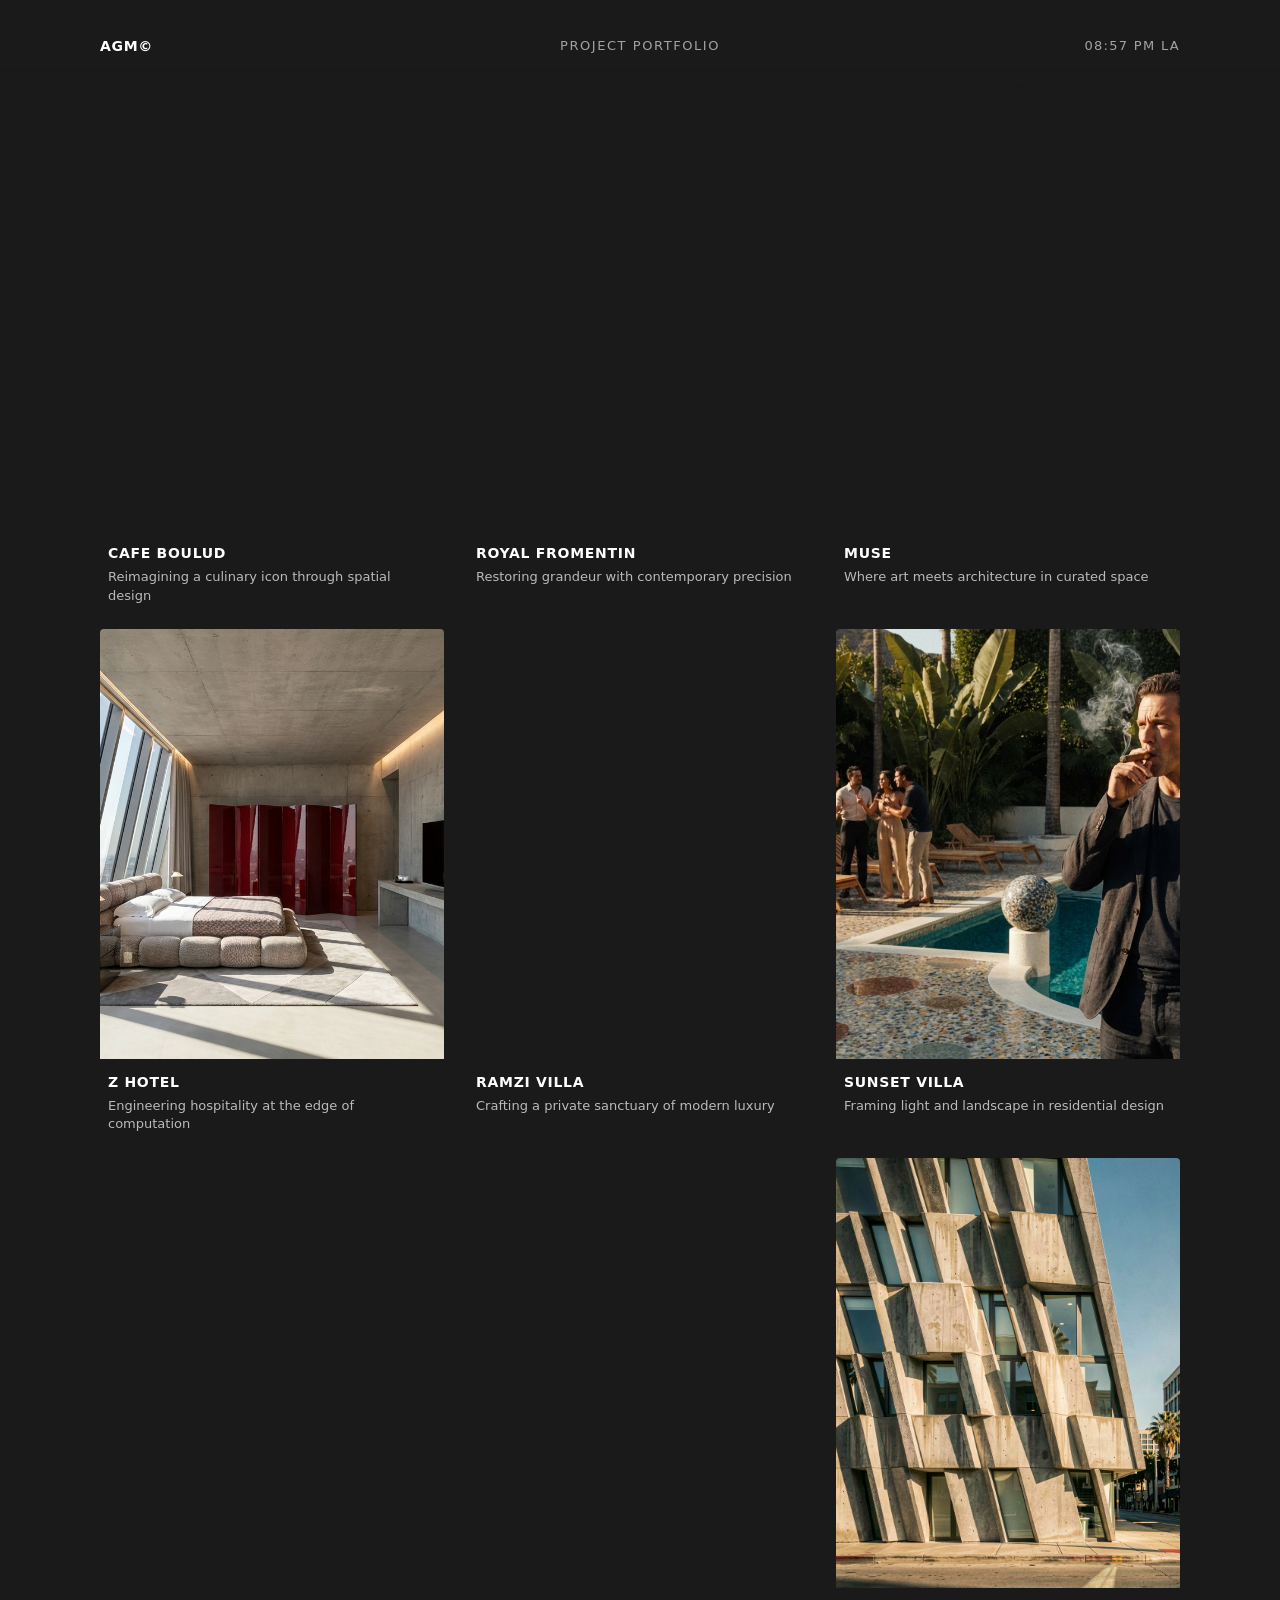
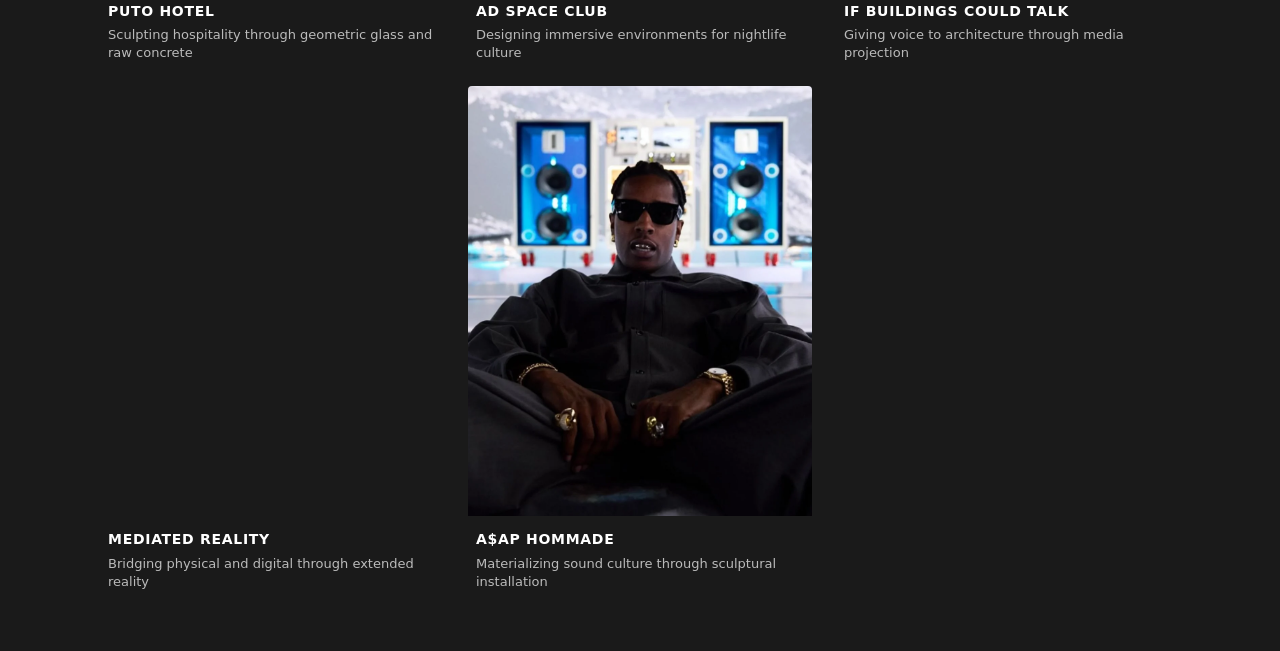
==== index.html @ 997775b9 "Initial commit: AGM Portfolio for iPad" ====
<!DOCTYPE html>
<html lang="en">
<head>
  <meta charset="UTF-8">
  <meta name="viewport" content="width=device-width, initial-scale=1.0, user-scalable=no">
  <meta name="apple-mobile-web-app-capable" content="yes">
  <meta name="apple-mobile-web-app-status-bar-style" content="black-translucent">
  <meta name="apple-mobile-web-app-title" content="AGM Portfolio">

  <title>Atelier Galileo Morandi — Portfolio for iPad</title>
  <meta name="description" content="Atelier Galileo Morandi — Design Studio Portfolio for iPad presentations">

  <link rel="manifest" href="manifest.json">
  <link rel="apple-touch-icon" href="icon-192.png">
  <link rel="stylesheet" href="css/styles-ipad.css">
</head>
<body>

  <!-- Navigation -->
  <nav class="nav">
    <div class="nav__inner">
      <a href="index.html" class="nav__logo">AGM&copy;</a>
      <span class="nav__title">PROJECT PORTFOLIO</span>
      <span class="nav__clock" id="clock"></span>
    </div>
  </nav>

  <!-- Projects Grid -->
  <main class="projects">
    <div class="projects__grid" id="projectsGrid"></div>
  </main>

  <script src="data-ipad.js"></script>
  <script src="js/main.js"></script>
</body>
</html>
---- css/styles-ipad.css ----
/* ==========================================================================
   styles-ipad.css — AGM Portfolio for iPad Pro
   Optimized for landscape presentation mode (1200-1400px width)
   ========================================================================== */

/* 1. Font Face
   ========================================================================== */

@font-face {
  font-family: 'Satoshi';
  src: url('../../tools/fonts/Satoshi-Variable.woff2') format('woff2');
  font-weight: 300 900;
  font-style: normal;
  font-display: swap;
}

/* 2. Custom Properties
   ========================================================================== */

:root {
  --bg: #1A1A1A;
  --text-primary: #FFFFFF;
  --text-secondary: rgba(255, 255, 255, 0.6);
  --text-body: rgba(255, 255, 255, 0.85);
  --divider: rgba(255, 255, 255, 0.1);

  --font: 'Satoshi', 'Inter', system-ui, sans-serif;
  --serif: 'Playfair Display', 'Times New Roman', Georgia, serif;

  /* iPad-optimized spacing */
  --pad-horizontal: 100px;
  --gallery-pad: 120px;
  --gap: 40px;

  /* Touch targets */
  --touch-min: 44px;
}

/* 3. Reset / Base
   ========================================================================== */

*, *::before, *::after {
  margin: 0;
  padding: 0;
  box-sizing: border-box;
}

html {
  scroll-behavior: smooth;
  -webkit-text-size-adjust: 100%;
}

body {
  font-family: var(--font);
  font-weight: 400;
  font-size: 16px;
  line-height: 1.6;
  background: var(--bg);
  color: var(--text-primary);
  -webkit-font-smoothing: antialiased;
  -moz-osx-font-smoothing: grayscale;
  overflow-x: hidden;
  /* Disable text selection for presentation mode */
  -webkit-user-select: none;
  user-select: none;
  /* Disable tap highlight */
  -webkit-tap-highlight-color: transparent;
}

img {
  display: block;
  max-width: 100%;
  height: auto;
  object-fit: cover;
  /* Allow pinch-zoom on images */
  touch-action: pinch-zoom;
}

a, button {
  color: inherit;
  text-decoration: none;
  cursor: pointer;
  /* Ensure touch targets are at least 44x44px */
  min-height: var(--touch-min);
  display: inline-flex;
  align-items: center;
  justify-content: center;
}

button {
  font: inherit;
  background: none;
  border: none;
}

/* 4. Navigation
   ========================================================================== */

.nav {
  position: fixed;
  top: 0;
  left: 0;
  right: 0;
  z-index: 100;
  padding: 24px 0;
  background: linear-gradient(180deg, var(--bg) 70%, transparent);
}

.nav__inner {
  display: flex;
  align-items: center;
  justify-content: space-between;
  padding: 0 var(--pad-horizontal);
}

.nav__logo {
  font-size: 14px;
  font-weight: 700;
  text-transform: uppercase;
  letter-spacing: 0.05em;
}

.nav__title {
  position: absolute;
  left: 50%;
  transform: translateX(-50%);
  font-size: 13px;
  font-weight: 400;
  text-transform: uppercase;
  letter-spacing: 0.12em;
  color: var(--text-secondary);
}

.nav__clock {
  font-size: 13px;
  font-weight: 400;
  text-transform: uppercase;
  letter-spacing: 0.1em;
  color: var(--text-secondary);
}

.nav__back {
  gap: 8px;
  font-size: 12px;
  font-weight: 400;
  text-transform: uppercase;
  letter-spacing: 0.1em;
  color: var(--text-secondary);
  padding: 8px 16px;
  border-radius: 4px;
  transition: background 0.2s ease, color 0.2s ease;
}

.nav__back:active {
  background: rgba(255, 255, 255, 0.1);
  color: var(--text-primary);
}

.nav__back svg {
  width: 20px;
  height: 20px;
}

/* 5. Projects Grid (Homepage)
   ========================================================================== */

.projects {
  padding-top: 100px;
  padding-bottom: 60px;
}

.projects__grid {
  display: grid;
  grid-template-columns: repeat(3, 1fr);
  gap: 24px;
  padding: 0 var(--pad-horizontal);
}

.project-card {
  display: block;
  transition: transform 0.2s ease;
  border-radius: 4px;
  overflow: hidden;
}

.project-card:active {
  transform: scale(0.98);
}

.project-card__image {
  width: 100%;
  aspect-ratio: 4 / 5;
  background: #222;
  object-fit: cover;
}

.project-card__name {
  font-size: 14px;
  font-weight: 700;
  text-transform: uppercase;
  letter-spacing: 0.05em;
  margin-top: 12px;
  padding: 0 8px;
}

.project-card__tagline {
  font-size: 13px;
  font-weight: 400;
  color: rgba(255, 255, 255, 0.7);
  margin-top: 4px;
  line-height: 1.4;
  padding: 0 8px;
}

/* 6. Project Detail Page
   ========================================================================== */

.project {
  padding-top: 100px;
}

/* Hero */
.project__hero {
  padding: 0 var(--pad-horizontal);
  padding-bottom: 40px;
}

.project__title {
  font-family: var(--serif);
  font-size: 96px;
  font-weight: 400;
  line-height: 1.05;
  letter-spacing: -0.01em;
}

.project__subtitle {
  font-size: 17px;
  font-weight: 400;
  color: #999999;
  margin-top: 12px;
  line-height: 1.5;
}

/* Hero Image */
.project__hero-image {
  width: calc(100% - 360px);
  margin: 0 auto 80px;
  background: #222;
}

.project__hero-image img {
  display: block;
  width: 100%;
  height: auto;
}

/* Metadata */
.project__meta {
  display: flex;
  gap: 80px;
  padding: 0 var(--pad-horizontal);
  padding-bottom: 80px;
}

.project__meta-left {
  flex: 0 0 40%;
  display: flex;
  flex-direction: column;
  gap: 40px;
}

.project__meta-right {
  flex: 1;
}

.project__label {
  display: block;
  font-size: 11px;
  font-weight: 400;
  text-transform: uppercase;
  letter-spacing: 0.1em;
  color: #666666;
  margin-bottom: 8px;
}

.project__meta-value {
  display: block;
  font-size: 16px;
  font-weight: 400;
  line-height: 1.6;
  color: var(--text-primary);
}

.project__info {
  font-size: 16px;
  font-weight: 400;
  line-height: 1.7;
  color: #CCCCCC;
}

/* Gallery */
.project__gallery {
  display: grid;
  grid-template-columns: 1fr 1fr;
  gap: var(--gap);
  padding: 0 var(--gallery-pad);
  margin-bottom: 80px;
}

.project__gallery-item {
  /* Allow tap to view full-screen (future enhancement) */
  cursor: pointer;
}

.project__gallery-item img {
  display: block;
  max-width: 100%;
  max-height: 70vh;
  width: auto;
  height: auto;
  margin: 0 auto;
}

/* Portrait images: constrain width to prevent oversizing */
.project__gallery-item--portrait img {
  max-width: 85%;
}

.project__gallery-item--wide {
  grid-column: 1 / -1;
}

.project__gallery-item--wide img {
  max-width: 100%;
  max-height: 65vh;
}

/* Navigation between projects */
.project__nav {
  display: flex;
  justify-content: space-between;
  gap: 24px;
  padding: 0 var(--pad-horizontal);
  padding-bottom: 60px;
  border-top: 1px solid var(--divider);
  padding-top: 40px;
  margin-top: 40px;
}

.project__nav-btn {
  flex: 1;
  display: flex;
  flex-direction: column;
  align-items: flex-start;
  gap: 8px;
  padding: 20px;
  border-radius: 8px;
  background: rgba(255, 255, 255, 0.03);
  transition: background 0.2s ease;
  min-height: 80px;
}

.project__nav-btn--next {
  align-items: flex-end;
}

.project__nav-btn:active {
  background: rgba(255, 255, 255, 0.08);
}

.project__nav-btn span:first-child {
  font-size: 12px;
  font-weight: 400;
  text-transform: uppercase;
  letter-spacing: 0.1em;
  color: var(--text-secondary);
}

.project__nav-name {
  font-size: 16px;
  font-weight: 700;
  text-transform: uppercase;
  letter-spacing: 0.03em;
  color: var(--text-primary);
}

/* 7. Utilities
   ========================================================================== */

.hidden {
  display: none !important;
}

/* 8. Loading State
   ========================================================================== */

@keyframes fadeIn {
  from {
    opacity: 0;
  }
  to {
    opacity: 1;
  }
}

.fade-in {
  animation: fadeIn 0.3s ease;
}

/* 9. Presentation Mode Enhancements
   ========================================================================== */

/* Optional: Add a subtle fade when scrolling */
body.scrolling .nav {
  opacity: 0.95;
}

/* Smooth image loading */
img {
  opacity: 0;
  transition: opacity 0.3s ease;
}

img.loaded {
  opacity: 1;
}
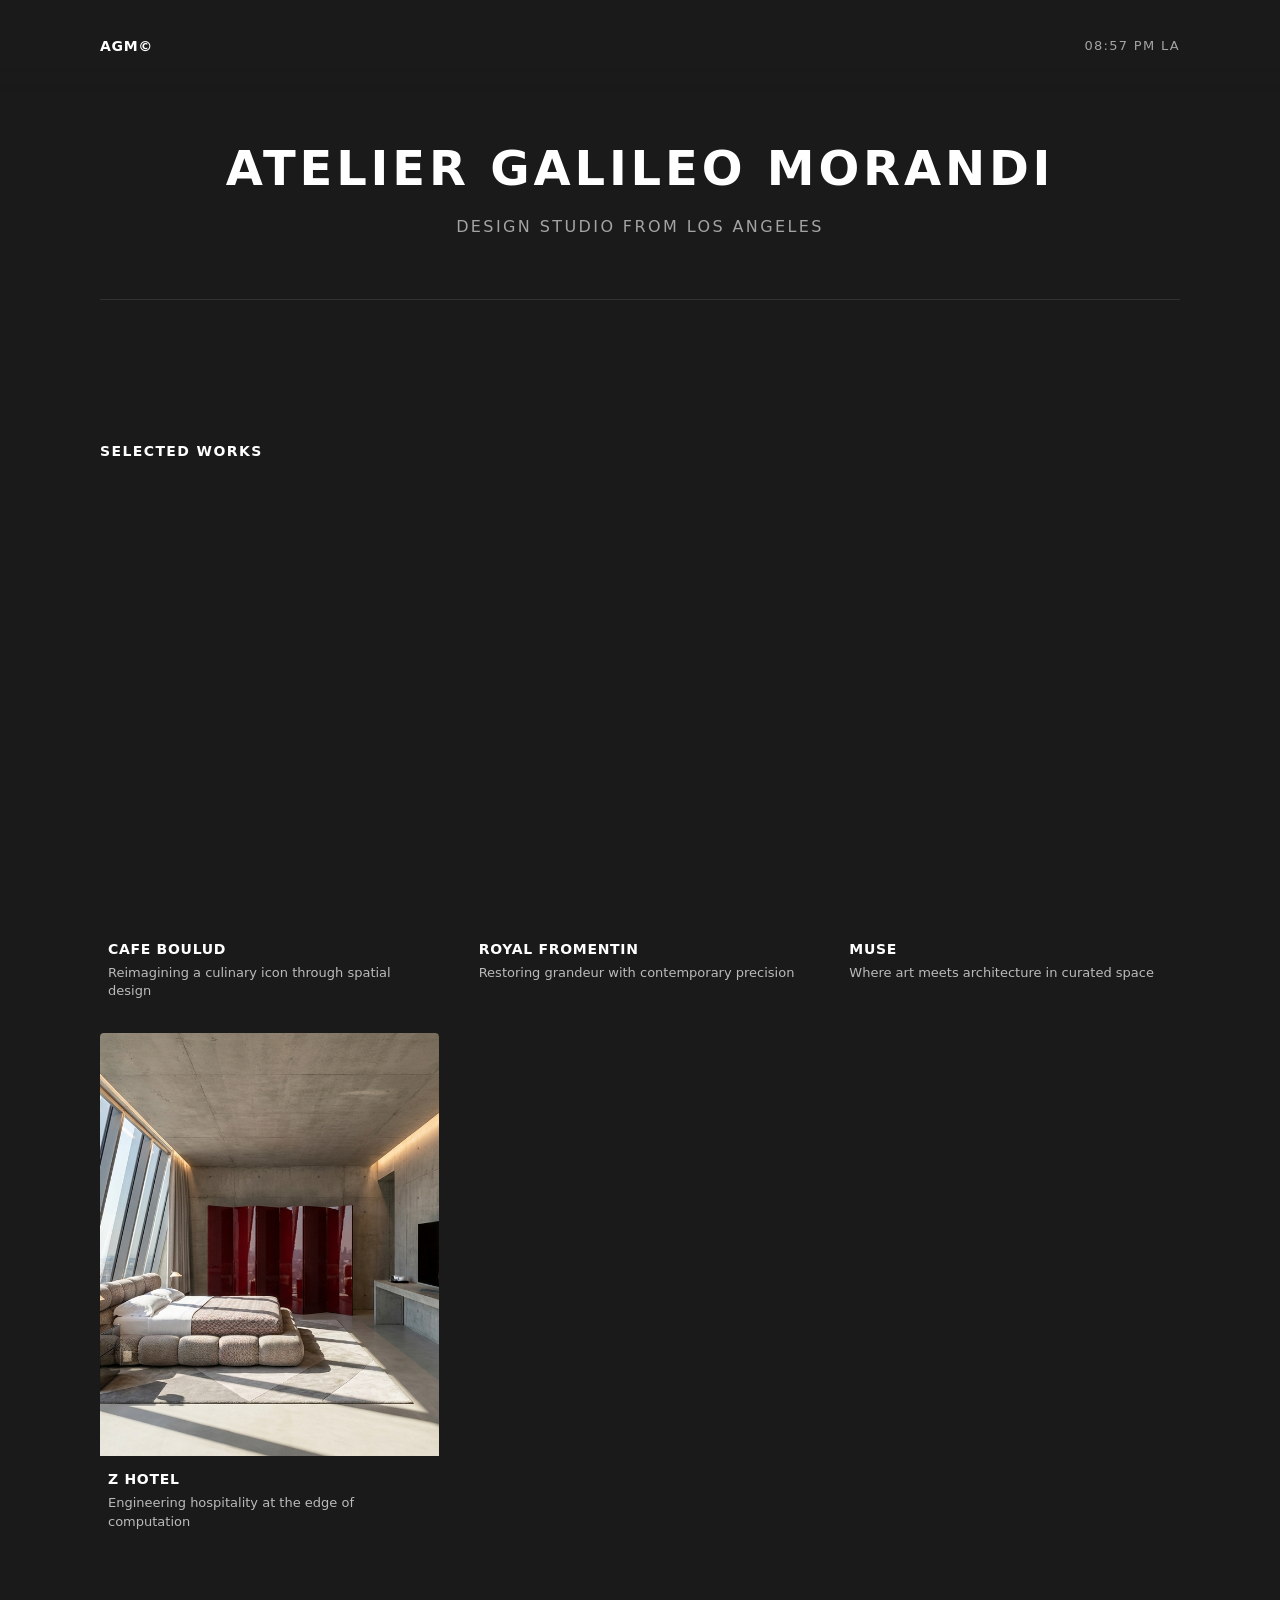
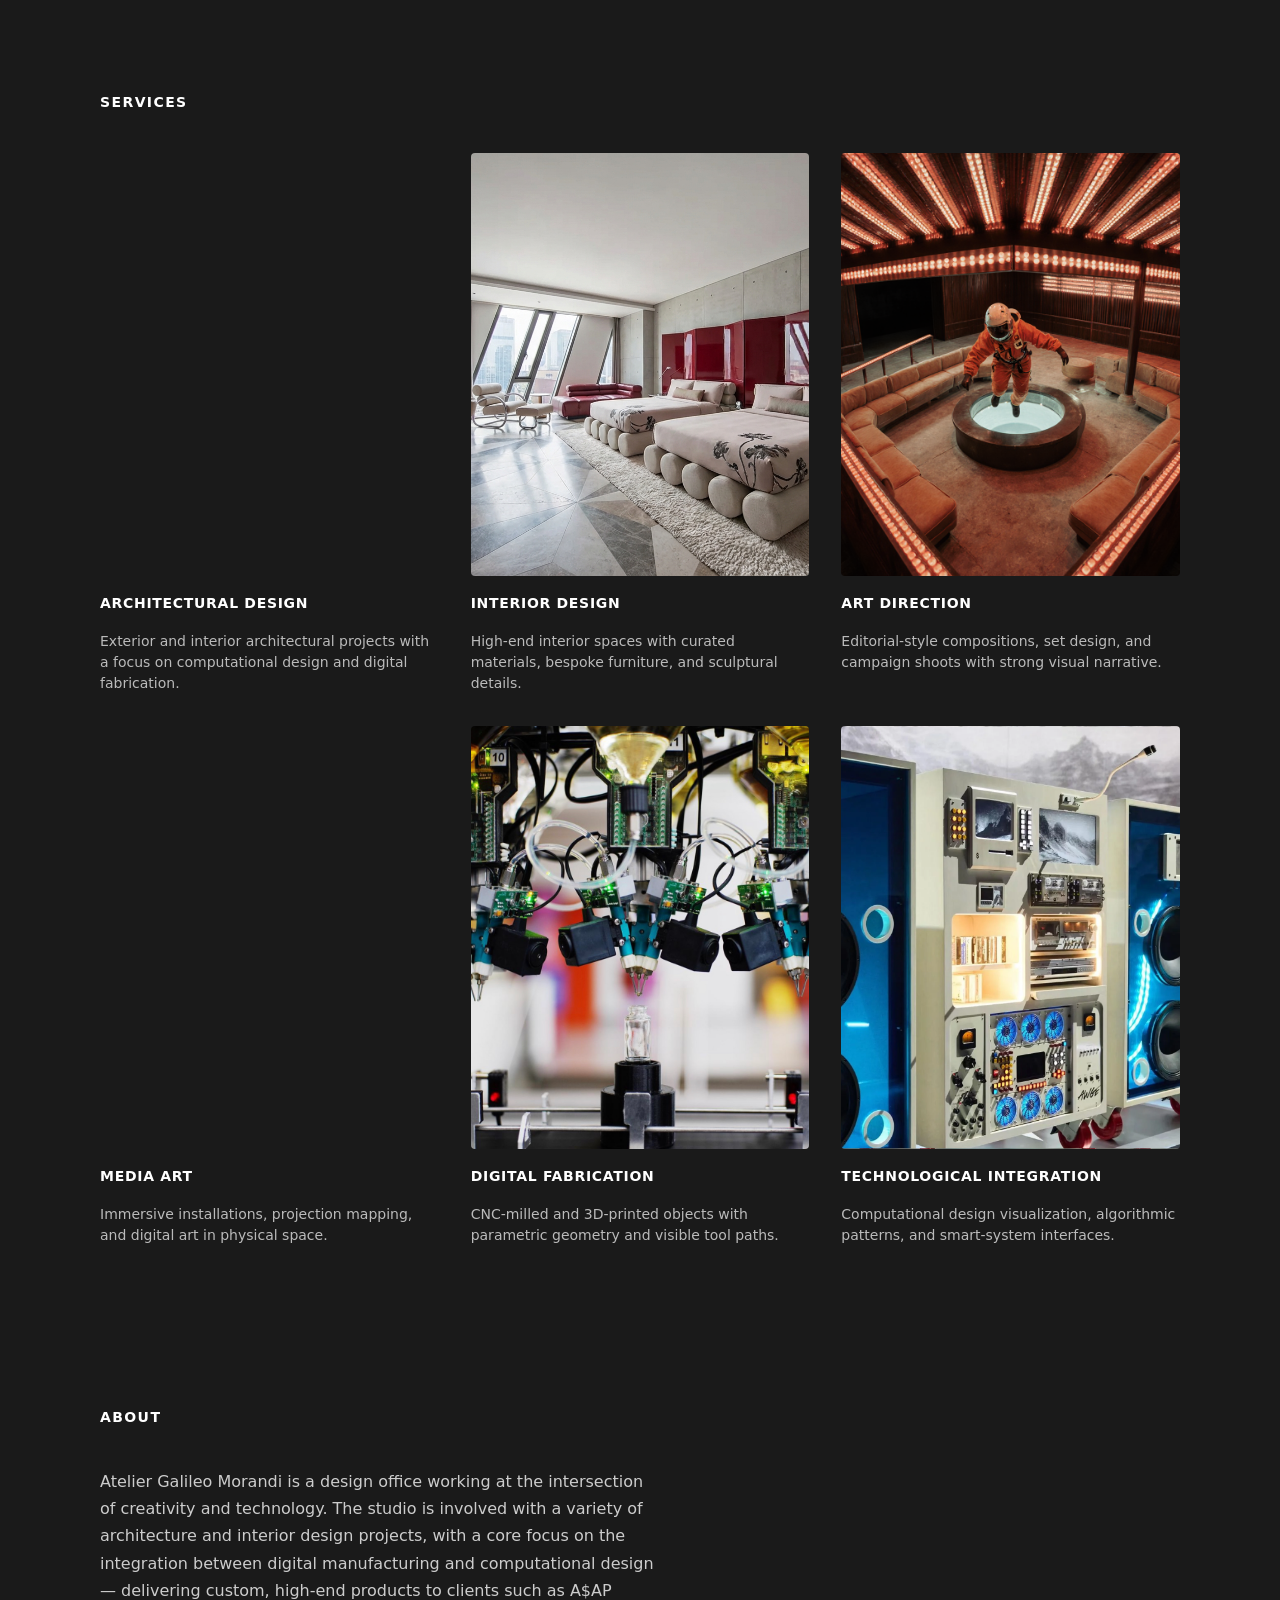
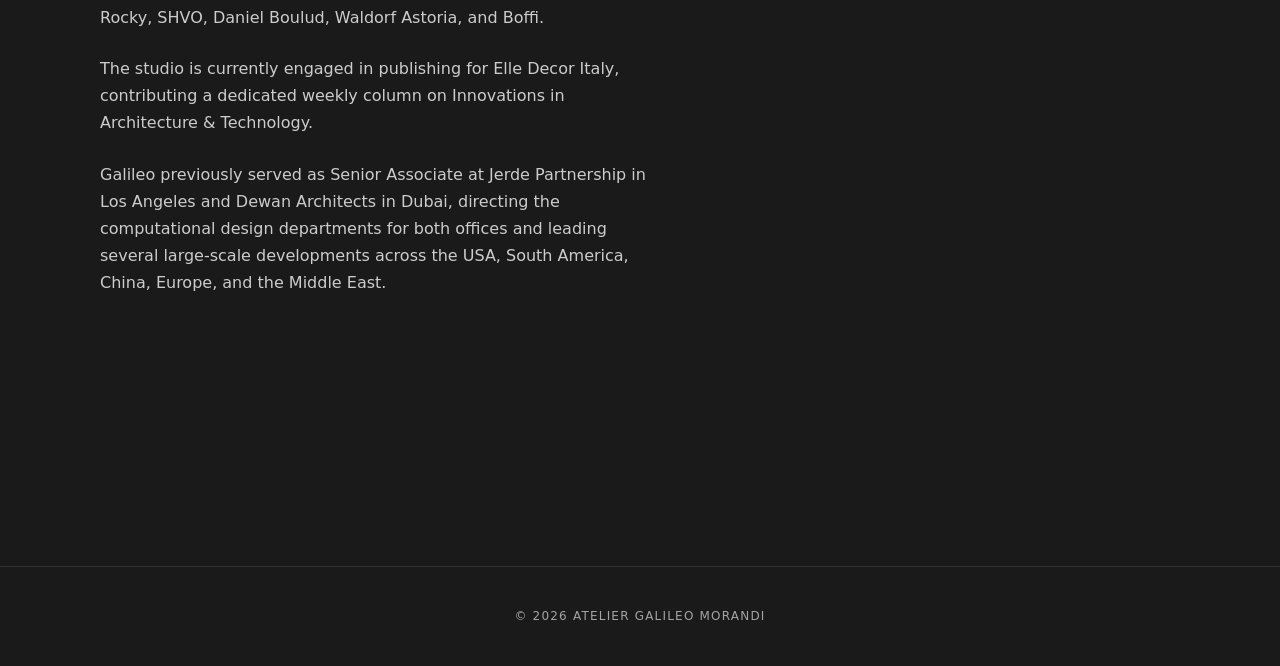
==== commit 7893bf50: "Add complete homepage with hero, selected works, services, and about sections - Added hero section w" ====
--- a/index.html
+++ b/index.html
@@ -20,15 +20,54 @@
   <nav class="nav">
     <div class="nav__inner">
       <a href="index.html" class="nav__logo">AGM&copy;</a>
-      <span class="nav__title">PROJECT PORTFOLIO</span>
       <span class="nav__clock" id="clock"></span>
     </div>
   </nav>
 
-  <!-- Projects Grid -->
-  <main class="projects">
-    <div class="projects__grid" id="projectsGrid"></div>
-  </main>
+  <!-- Hero -->
+  <section class="hero">
+    <div class="hero__content">
+      <h1 class="hero__heading">ATELIER GALILEO MORANDI</h1>
+      <p class="hero__subtitle">DESIGN STUDIO FROM LOS ANGELES</p>
+    </div>
+    <div class="hero__divider"></div>
+  </section>
+
+  <!-- Selected Works -->
+  <section class="section" id="selectedWorks">
+    <div class="section__inner">
+      <div class="works__header">
+        <h2 class="works__title">SELECTED WORKS</h2>
+      </div>
+      <div class="works__grid" id="worksGrid"></div>
+    </div>
+  </section>
+
+  <!-- Services -->
+  <section class="section" id="services">
+    <div class="section__inner">
+      <h2 class="services__title">SERVICES</h2>
+      <div class="services__grid" id="servicesGrid"></div>
+    </div>
+  </section>
+
+  <!-- About -->
+  <section class="section" id="about">
+    <div class="section__inner">
+      <h2 class="about__title">ABOUT</h2>
+      <div class="about__grid">
+        <div class="about__text" id="aboutText"></div>
+        <img class="about__portrait" src="images/services/GALILEO MORANDI PORTRAIT.JPG" alt="Galileo Morandi — portrait" loading="lazy">
+      </div>
+    </div>
+  </section>
+
+  <!-- Footer -->
+  <footer class="footer">
+    <div class="footer__inner">
+      <span class="footer__copyright">&copy; 2026 ATELIER GALILEO MORANDI</span>
+    </div>
+  </footer>
 
   <script src="data-ipad.js"></script>
   <script src="js/main.js"></script>
--- a/css/styles-ipad.css
+++ b/css/styles-ipad.css
@@ -161,19 +161,74 @@
   height: 20px;
 }
 
-/* 5. Projects Grid (Homepage)
-   ========================================================================== */
-
-.projects {
-  padding-top: 100px;
+/* 5. Hero Section
+   ========================================================================== */
+
+.hero {
+  padding-top: 140px;
   padding-bottom: 60px;
 }
 
-.projects__grid {
+.hero__content {
+  text-align: center;
+  padding: 0 var(--pad-horizontal);
+}
+
+.hero__heading {
+  font-size: 48px;
+  font-weight: 700;
+  text-transform: uppercase;
+  letter-spacing: 0.08em;
+  line-height: 1.2;
+}
+
+.hero__subtitle {
+  font-size: 16px;
+  font-weight: 400;
+  text-transform: uppercase;
+  letter-spacing: 0.15em;
+  color: var(--text-secondary);
+  margin-top: 16px;
+}
+
+.hero__divider {
+  height: 1px;
+  background: var(--divider);
+  margin: 60px var(--pad-horizontal) 0;
+}
+
+/* 6. Section Base
+   ========================================================================== */
+
+.section {
+  padding: 80px 0;
+}
+
+.section__inner {
+  padding: 0 var(--pad-horizontal);
+}
+
+/* 7. Works Section (Selected Works)
+   ========================================================================== */
+
+.works__header {
+  display: flex;
+  justify-content: space-between;
+  align-items: center;
+  margin-bottom: 40px;
+}
+
+.works__title {
+  font-size: 14px;
+  font-weight: 700;
+  text-transform: uppercase;
+  letter-spacing: 0.1em;
+}
+
+.works__grid {
   display: grid;
   grid-template-columns: repeat(3, 1fr);
-  gap: 24px;
-  padding: 0 var(--pad-horizontal);
+  gap: 32px;
 }
 
 .project-card {
@@ -212,7 +267,113 @@
   padding: 0 8px;
 }
 
-/* 6. Project Detail Page
+/* 8. Services Section
+   ========================================================================== */
+
+.services__title {
+  font-size: 14px;
+  font-weight: 700;
+  text-transform: uppercase;
+  letter-spacing: 0.1em;
+  margin-bottom: 40px;
+}
+
+.services__grid {
+  display: grid;
+  grid-template-columns: repeat(3, 1fr);
+  gap: 32px;
+}
+
+.service-card {
+  display: flex;
+  flex-direction: column;
+  gap: 16px;
+}
+
+.service-card__image {
+  width: 100%;
+  aspect-ratio: 4 / 5;
+  background: #222;
+  object-fit: cover;
+  border-radius: 4px;
+}
+
+.service-card__name {
+  font-size: 14px;
+  font-weight: 700;
+  text-transform: uppercase;
+  letter-spacing: 0.05em;
+}
+
+.service-card__description {
+  font-size: 14px;
+  font-weight: 400;
+  color: rgba(255, 255, 255, 0.7);
+  line-height: 1.5;
+}
+
+/* 9. About Section
+   ========================================================================== */
+
+.about__title {
+  font-size: 14px;
+  font-weight: 700;
+  text-transform: uppercase;
+  letter-spacing: 0.1em;
+  margin-bottom: 40px;
+}
+
+.about__grid {
+  display: grid;
+  grid-template-columns: 1.2fr 1fr;
+  gap: 60px;
+  align-items: start;
+}
+
+.about__text {
+  display: flex;
+  flex-direction: column;
+  gap: 24px;
+}
+
+.about__text p {
+  font-size: 16px;
+  font-weight: 400;
+  line-height: 1.7;
+  color: #CCCCCC;
+}
+
+.about__portrait {
+  width: 100%;
+  aspect-ratio: 3 / 4;
+  object-fit: cover;
+  border-radius: 4px;
+}
+
+/* 10. Footer
+   ========================================================================== */
+
+.footer {
+  padding: 40px 0;
+  border-top: 1px solid var(--divider);
+}
+
+.footer__inner {
+  padding: 0 var(--pad-horizontal);
+  display: flex;
+  justify-content: center;
+  align-items: center;
+}
+
+.footer__copyright {
+  font-size: 12px;
+  font-weight: 400;
+  text-transform: uppercase;
+  letter-spacing: 0.1em;
+  color: var(--text-secondary);
+}
+
+/* 11. Project Detail Page
    ========================================================================== */
 
 .project {
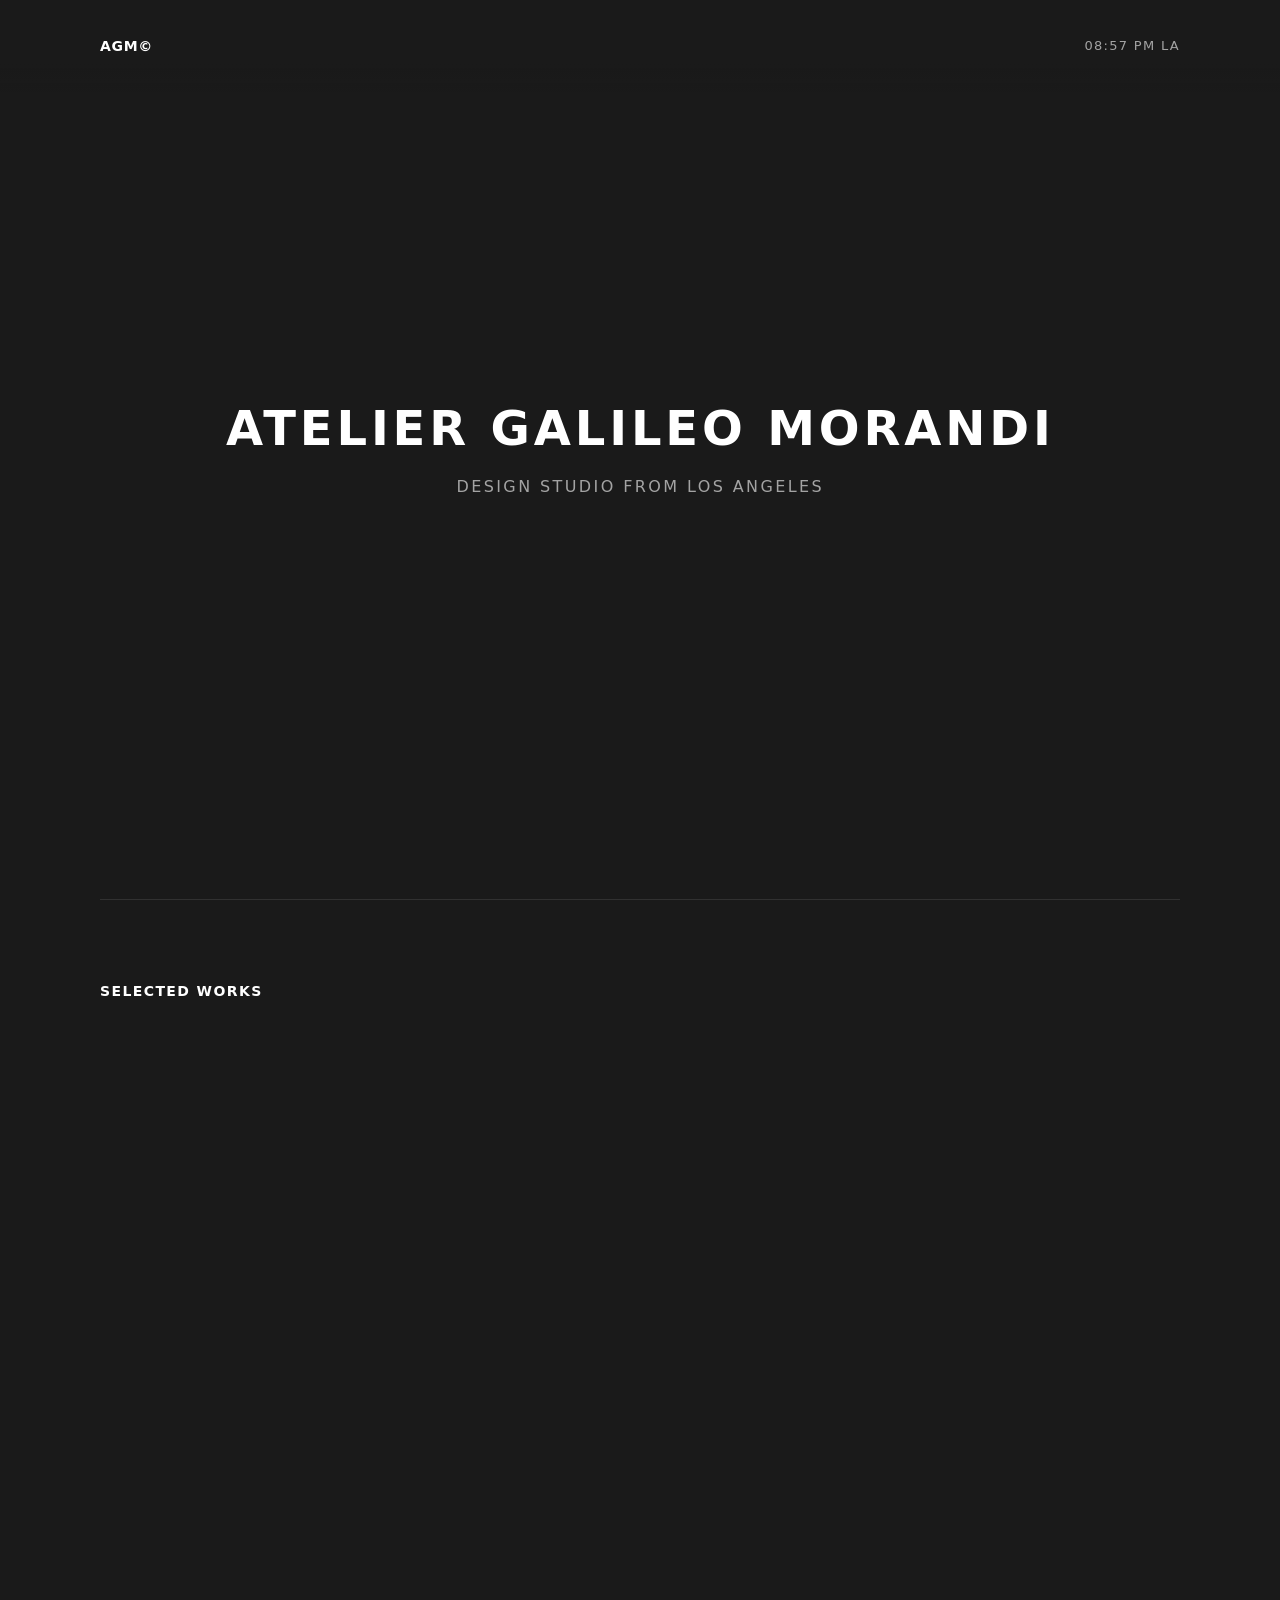
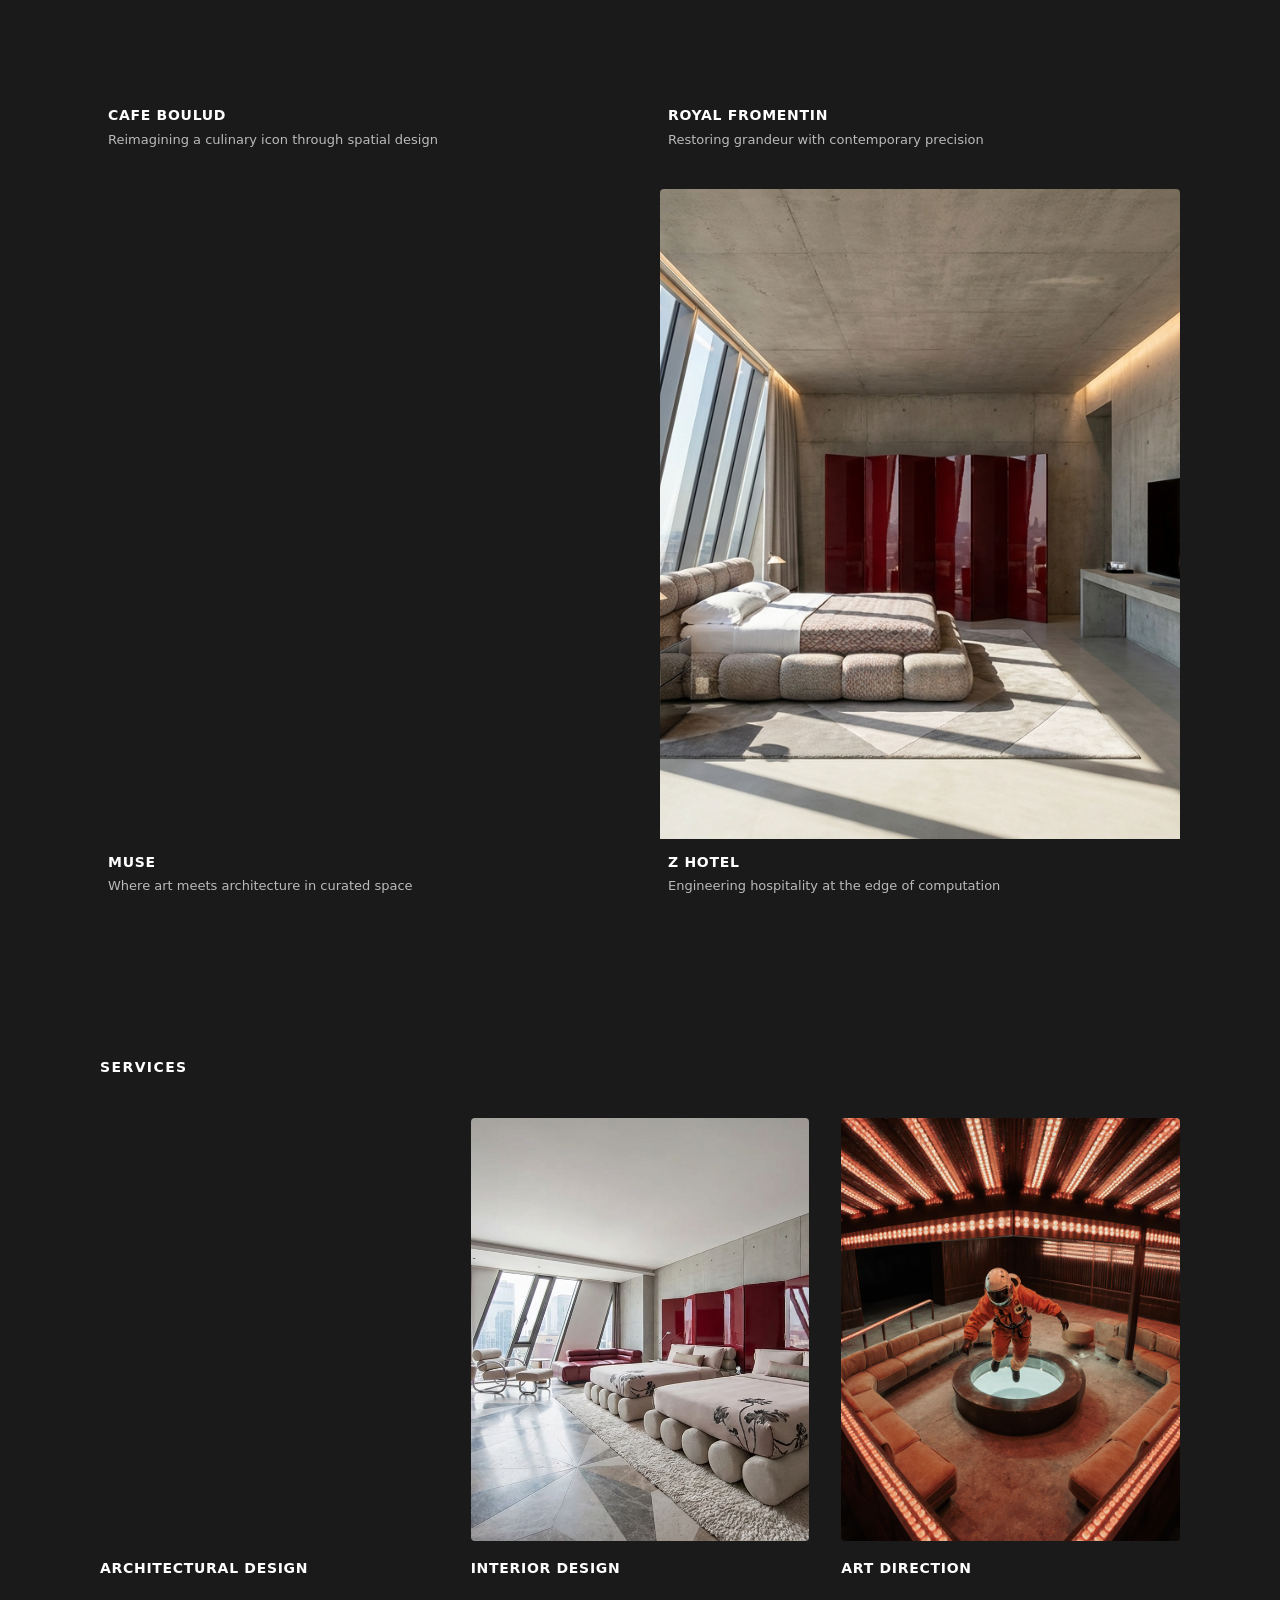
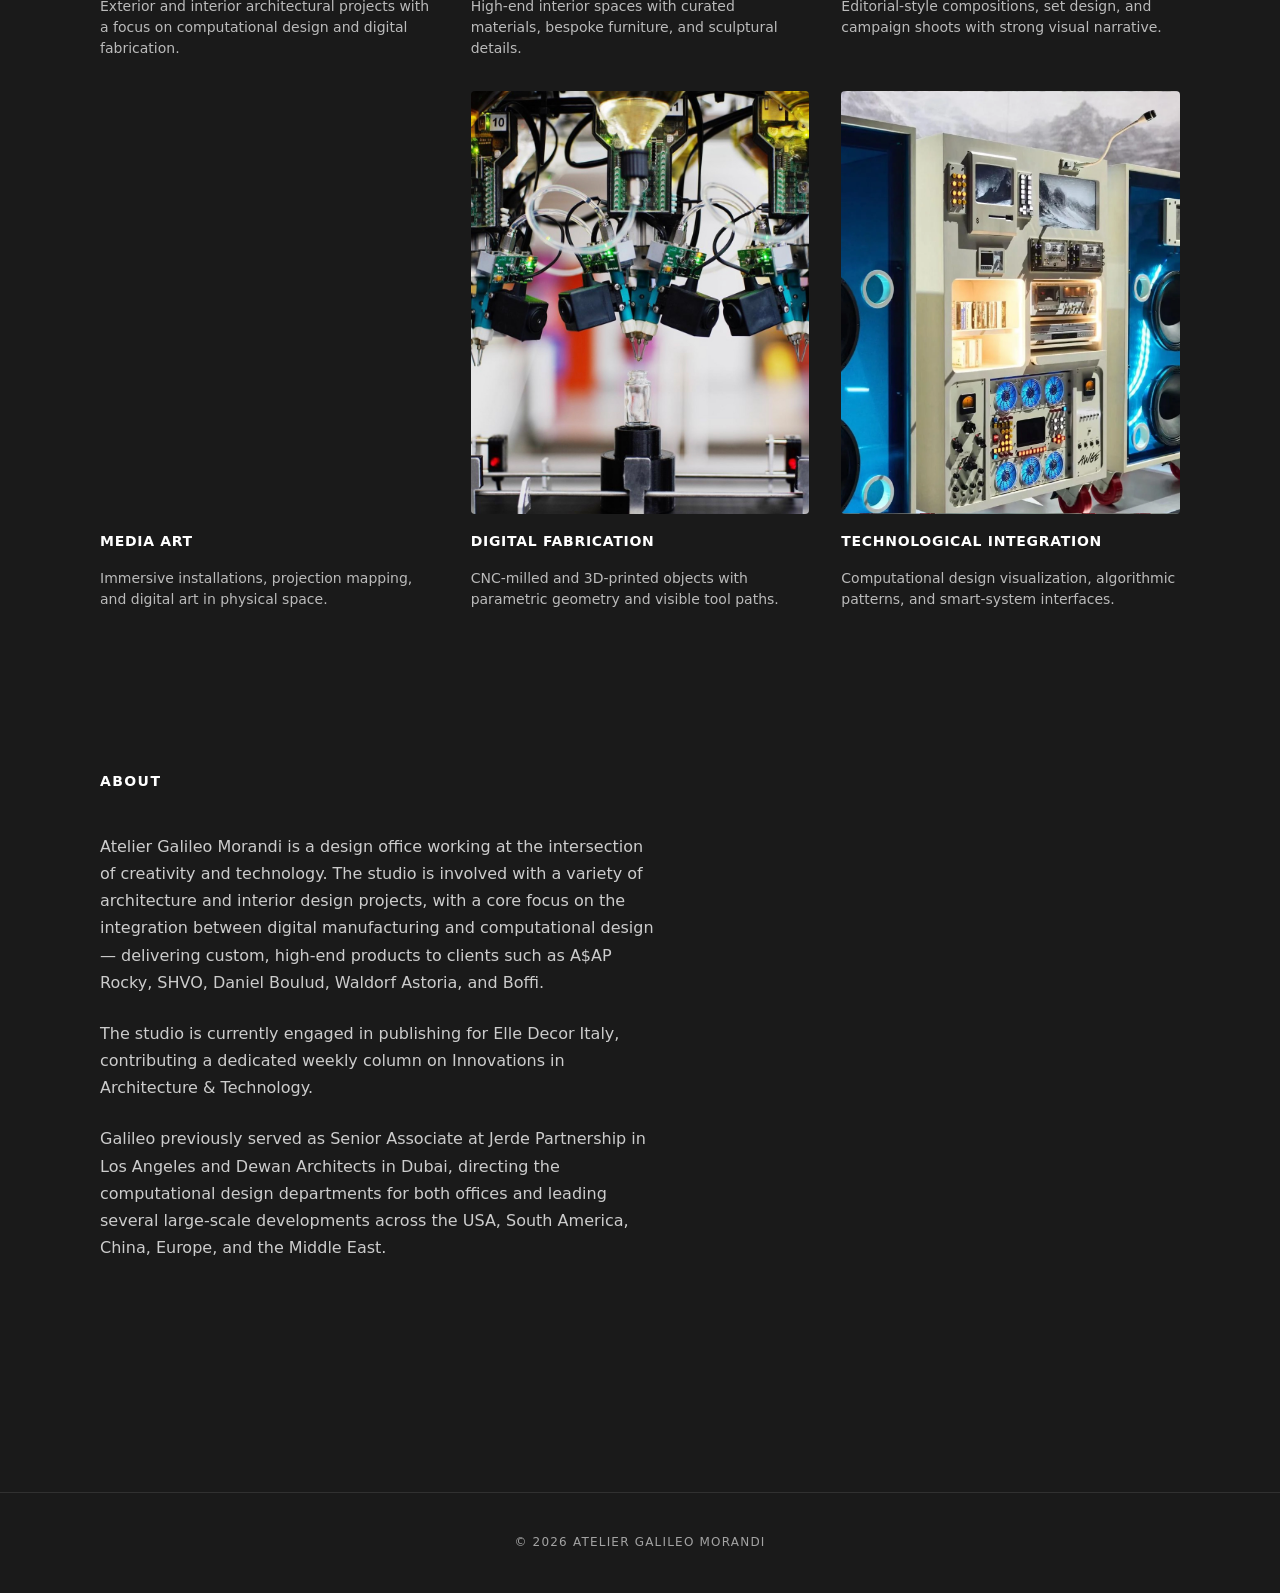
==== commit 12edc8b2: "Update homepage: full-screen hero with blur effect and 2x2 works grid - Hero section now takes full " ====
--- a/index.html
+++ b/index.html
@@ -71,5 +71,6 @@
 
   <script src="data-ipad.js"></script>
   <script src="js/main.js"></script>
+  <script src="js/hero-blur.js"></script>
 </body>
 </html>
--- a/css/styles-ipad.css
+++ b/css/styles-ipad.css
@@ -165,13 +165,19 @@
    ========================================================================== */
 
 .hero {
-  padding-top: 140px;
-  padding-bottom: 60px;
+  min-height: 100vh;
+  display: flex;
+  flex-direction: column;
+  justify-content: center;
+  align-items: center;
+  position: relative;
 }
 
 .hero__content {
   text-align: center;
   padding: 0 var(--pad-horizontal);
+  transition: filter 0.3s ease, opacity 0.3s ease, transform 0.3s ease;
+  will-change: filter, opacity, transform;
 }
 
 .hero__heading {
@@ -194,7 +200,10 @@
 .hero__divider {
   height: 1px;
   background: var(--divider);
-  margin: 60px var(--pad-horizontal) 0;
+  position: absolute;
+  bottom: 0;
+  left: var(--pad-horizontal);
+  right: var(--pad-horizontal);
 }
 
 /* 6. Section Base
@@ -227,8 +236,10 @@
 
 .works__grid {
   display: grid;
-  grid-template-columns: repeat(3, 1fr);
-  gap: 32px;
+  grid-template-columns: repeat(2, 1fr);
+  gap: 40px;
+  max-width: 1200px;
+  margin: 0 auto;
 }
 
 .project-card {
@@ -345,9 +356,11 @@
 
 .about__portrait {
   width: 100%;
-  aspect-ratio: 3 / 4;
+  height: auto;
+  max-height: 600px;
   object-fit: cover;
   border-radius: 4px;
+  display: block;
 }
 
 /* 10. Footer
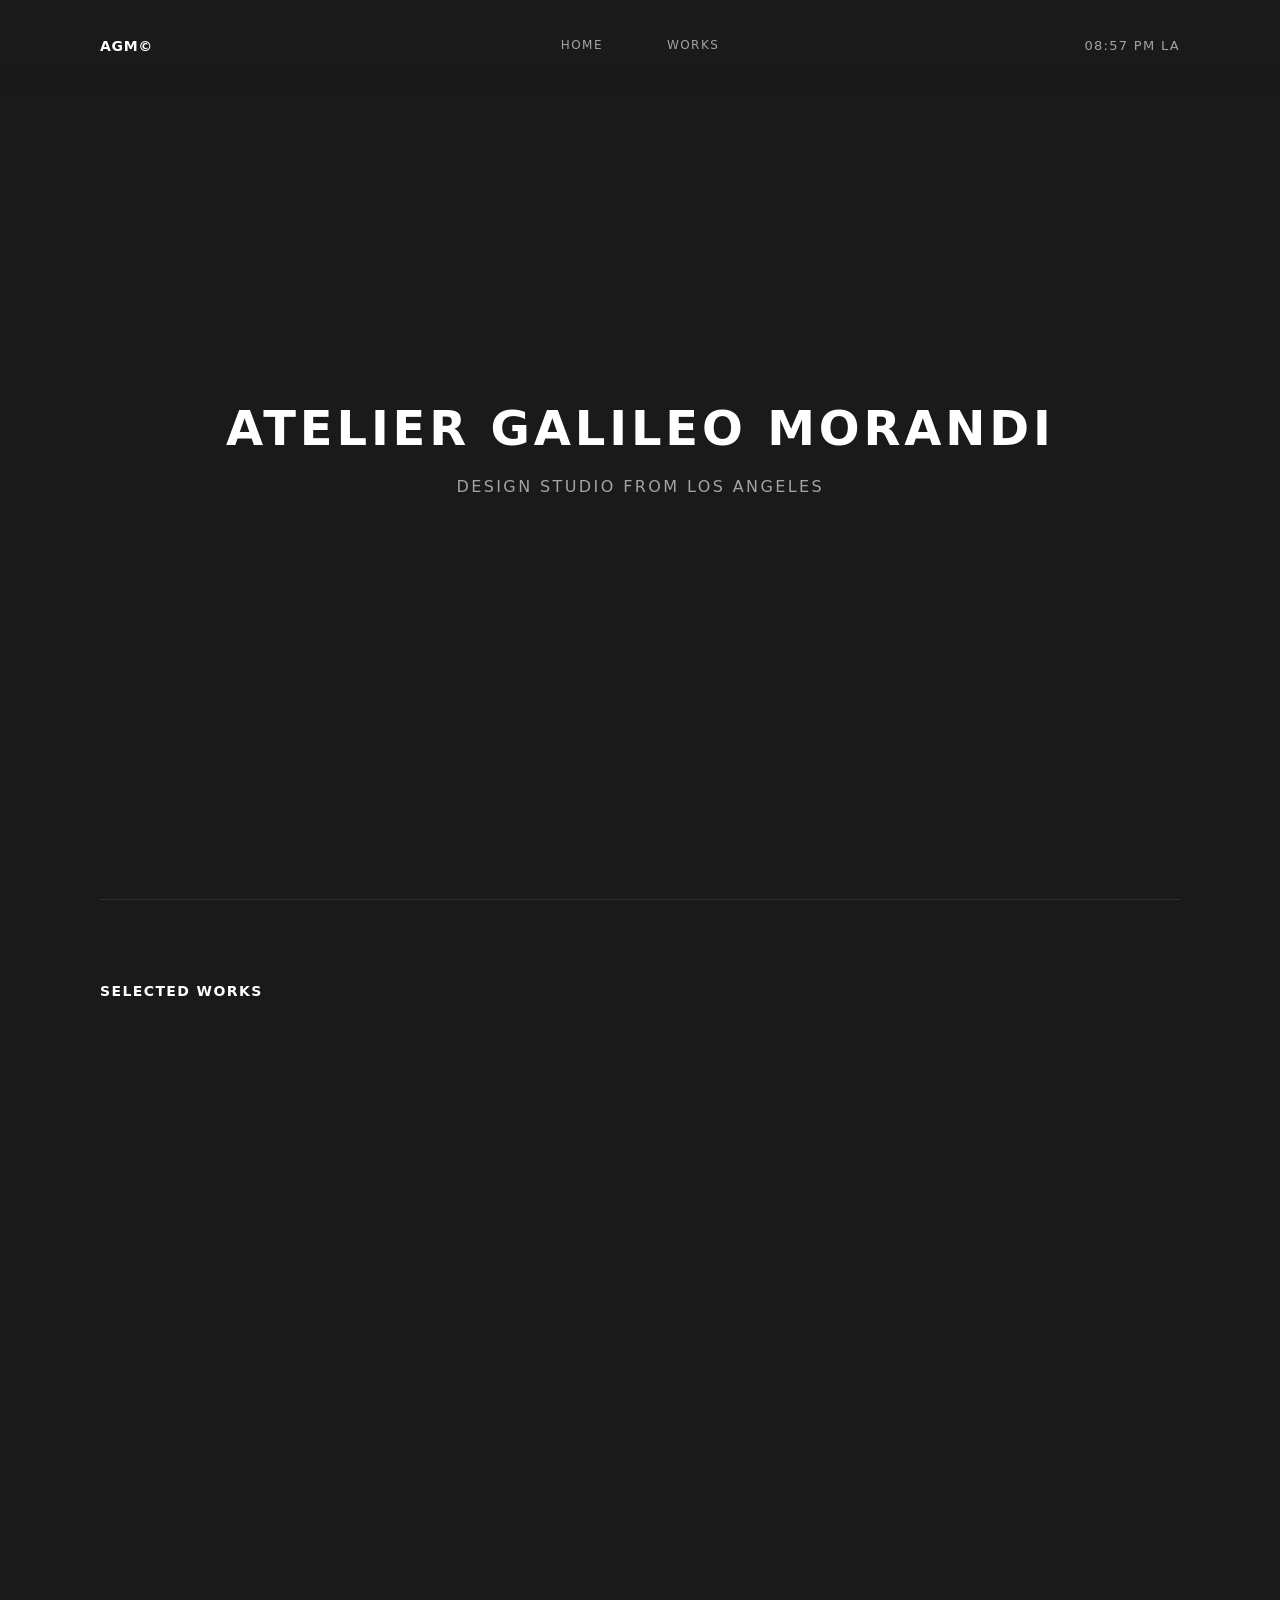
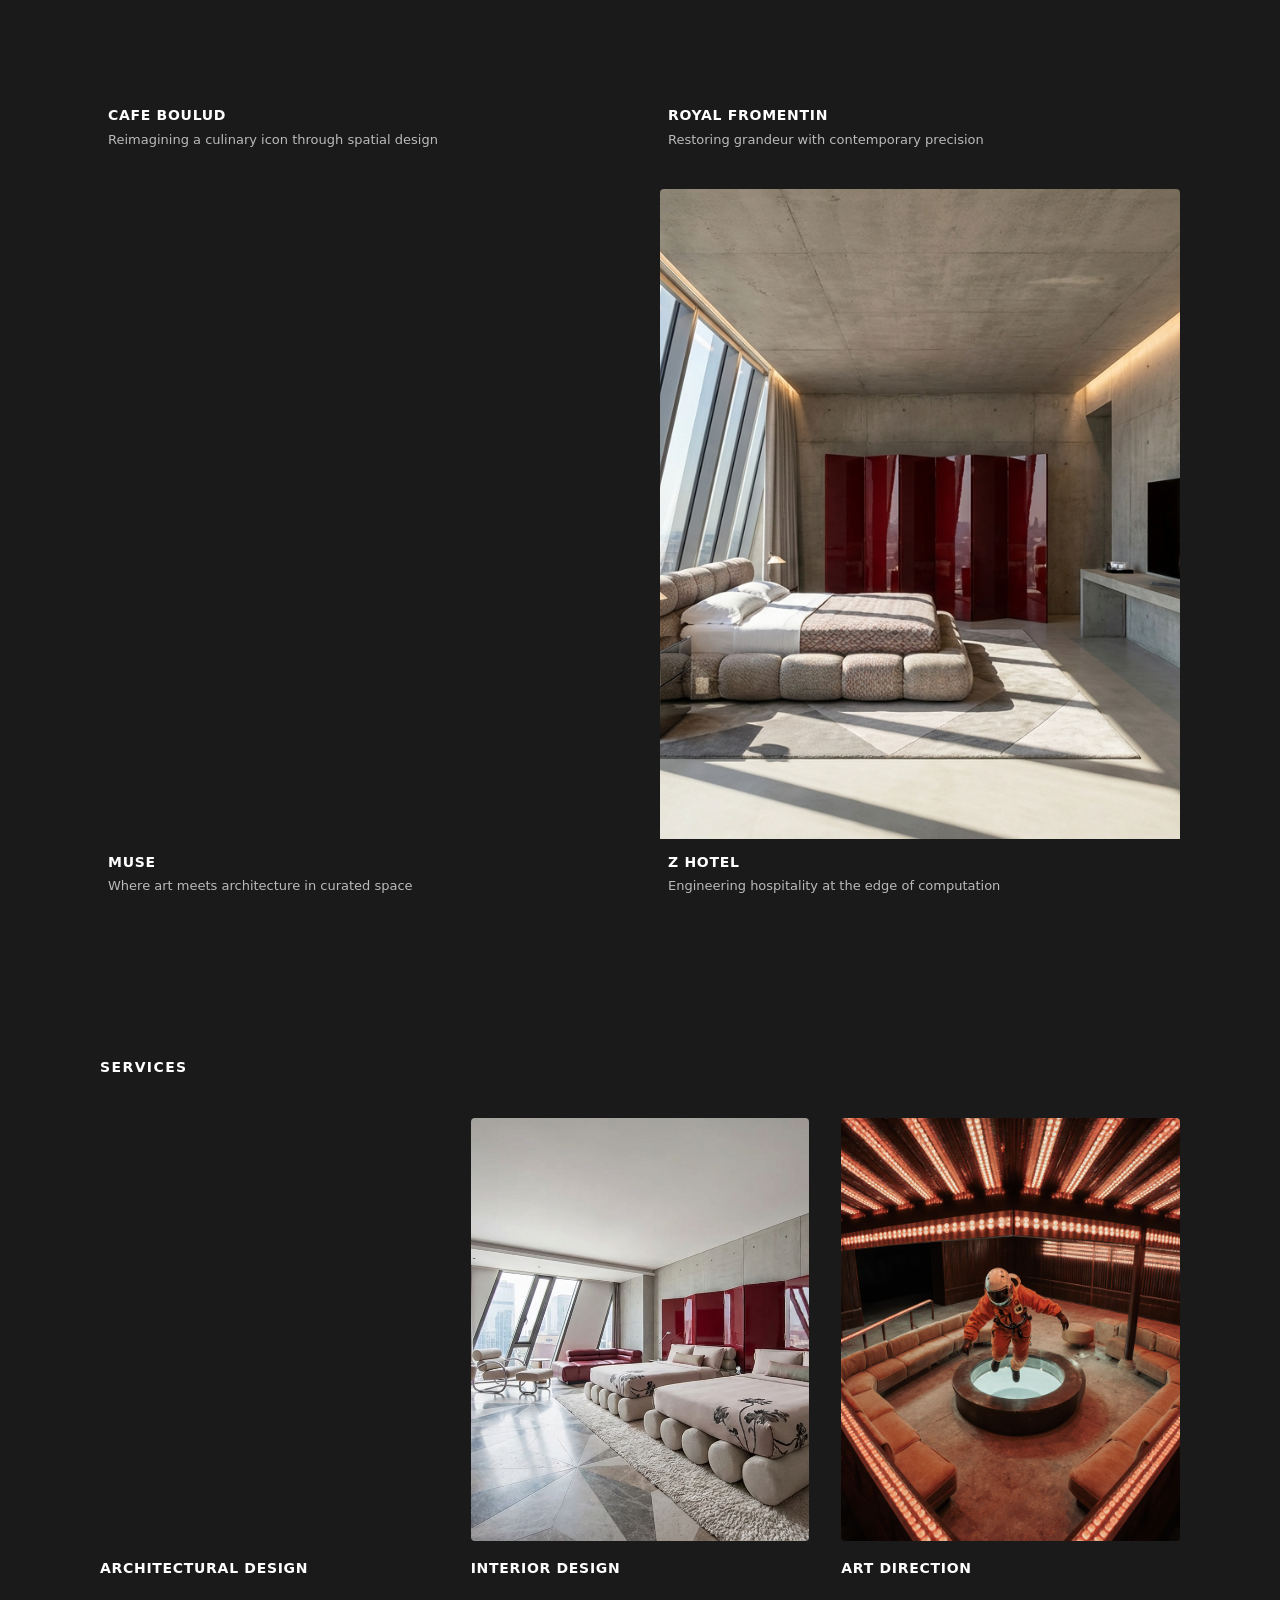
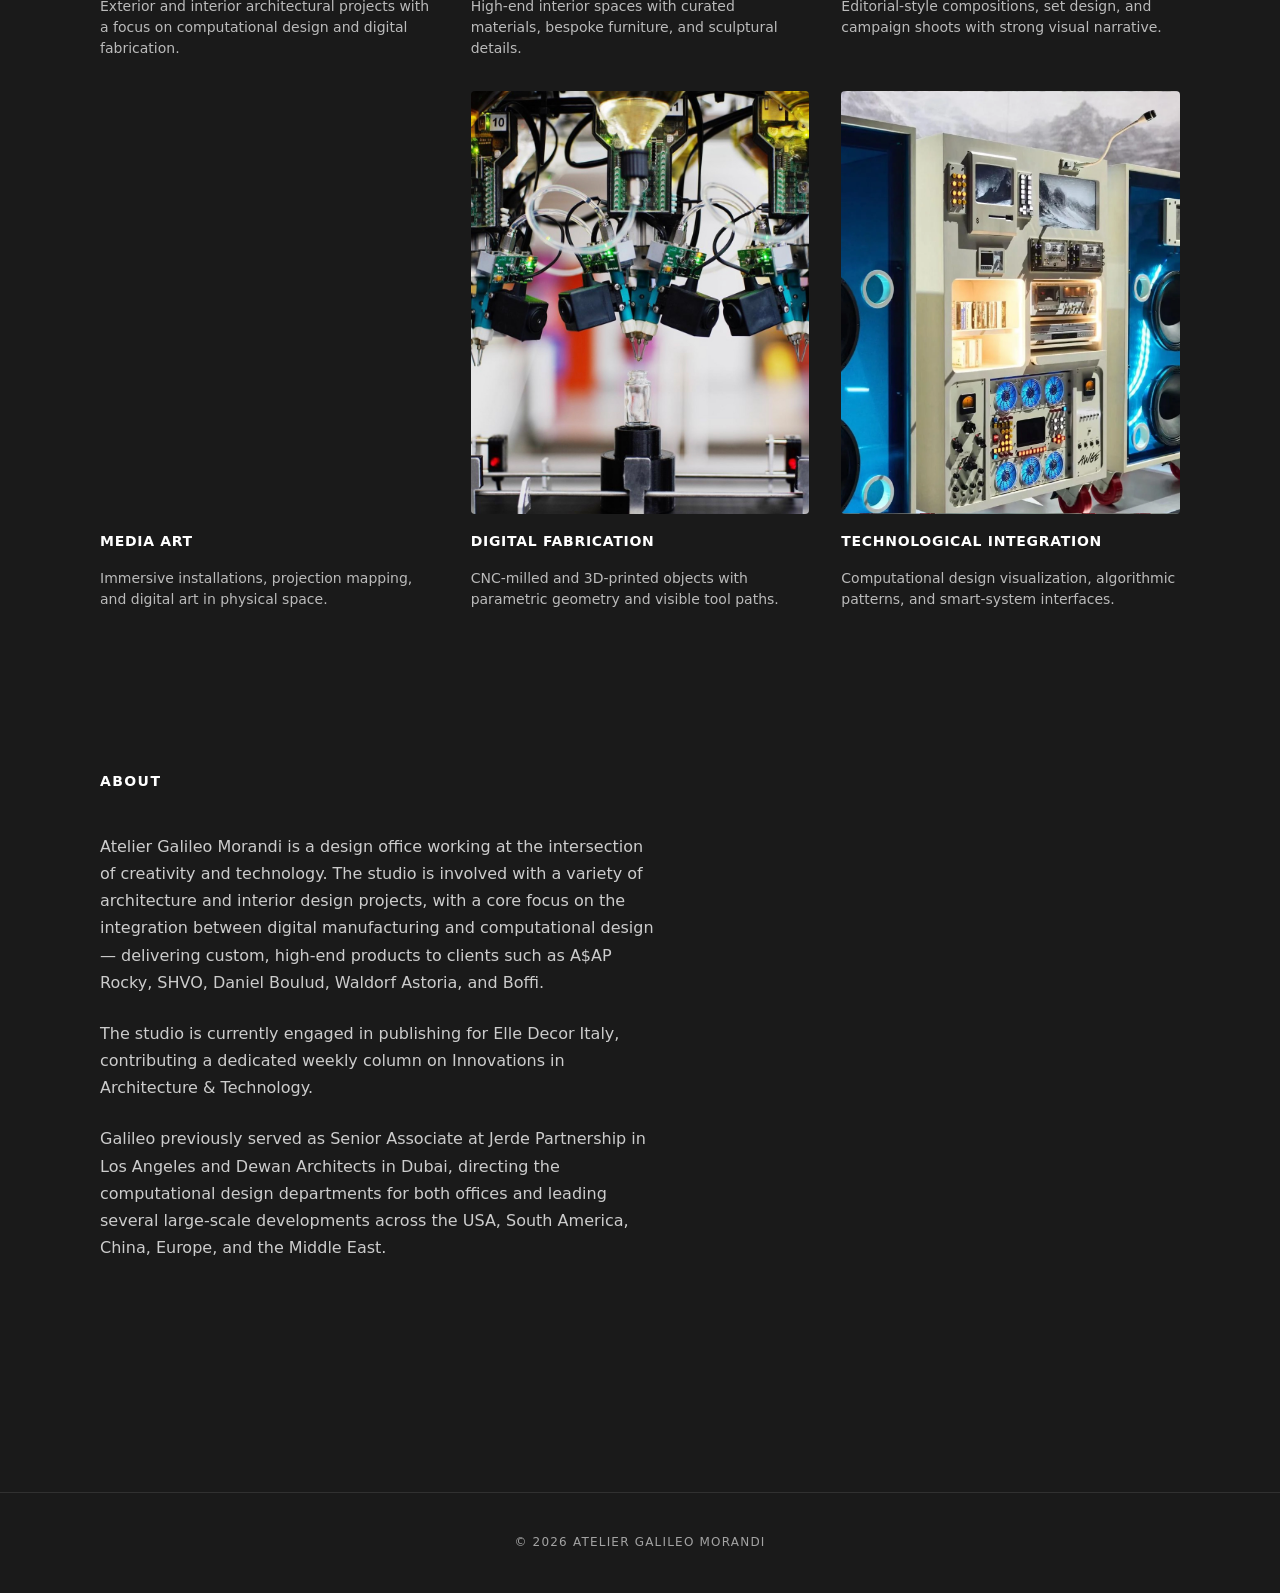
==== commit a92c5235: "Add navigation links and Works page - Added HOME and WORKS navigation links to index.html - Created " ====
--- a/index.html
+++ b/index.html
@@ -20,6 +20,10 @@
   <nav class="nav">
     <div class="nav__inner">
       <a href="index.html" class="nav__logo">AGM&copy;</a>
+      <div class="nav__links">
+        <a href="index.html" class="nav__link">HOME</a>
+        <a href="works.html" class="nav__link">WORKS</a>
+      </div>
       <span class="nav__clock" id="clock"></span>
     </div>
   </nav>
--- a/css/styles-ipad.css
+++ b/css/styles-ipad.css
@@ -120,15 +120,29 @@
   letter-spacing: 0.05em;
 }
 
-.nav__title {
+.nav__links {
   position: absolute;
   left: 50%;
   transform: translateX(-50%);
-  font-size: 13px;
+  display: flex;
+  gap: 32px;
+}
+
+.nav__link {
+  font-size: 12px;
   font-weight: 400;
   text-transform: uppercase;
   letter-spacing: 0.12em;
   color: var(--text-secondary);
+  padding: 8px 16px;
+  border-radius: 4px;
+  transition: color 0.2s ease, background 0.2s ease;
+  min-height: var(--touch-min);
+}
+
+.nav__link:active {
+  background: rgba(255, 255, 255, 0.05);
+  color: var(--text-primary);
 }
 
 .nav__clock {
@@ -363,7 +377,70 @@
   display: block;
 }
 
-/* 10. Footer
+/* 10. Works Page
+   ========================================================================== */
+
+.works-page {
+  padding-top: 120px;
+  padding-bottom: 80px;
+  padding-left: var(--pad-horizontal);
+  padding-right: var(--pad-horizontal);
+}
+
+.works-page__heading {
+  font-size: 32px;
+  font-weight: 700;
+  text-transform: uppercase;
+  letter-spacing: 0.08em;
+  margin-bottom: 60px;
+  text-align: center;
+}
+
+.filter {
+  margin-bottom: 60px;
+}
+
+.filter__tabs {
+  display: flex;
+  gap: 8px;
+  flex-wrap: wrap;
+  justify-content: center;
+}
+
+.filter__tab {
+  font-size: 12px;
+  font-weight: 400;
+  text-transform: uppercase;
+  letter-spacing: 0.1em;
+  color: var(--text-secondary);
+  padding: 12px 24px;
+  border-radius: 24px;
+  border: 1px solid rgba(255, 255, 255, 0.15);
+  background: transparent;
+  transition: all 0.2s ease;
+  cursor: pointer;
+  min-height: var(--touch-min);
+}
+
+.filter__tab:active {
+  transform: scale(0.98);
+}
+
+.filter__tab--active {
+  color: var(--text-primary);
+  background: rgba(255, 255, 255, 0.1);
+  border-color: rgba(255, 255, 255, 0.3);
+}
+
+.works-page__grid {
+  display: grid;
+  grid-template-columns: repeat(2, 1fr);
+  gap: 40px;
+  max-width: 1200px;
+  margin: 0 auto;
+}
+
+/* 11. Footer
    ========================================================================== */
 
 .footer {
